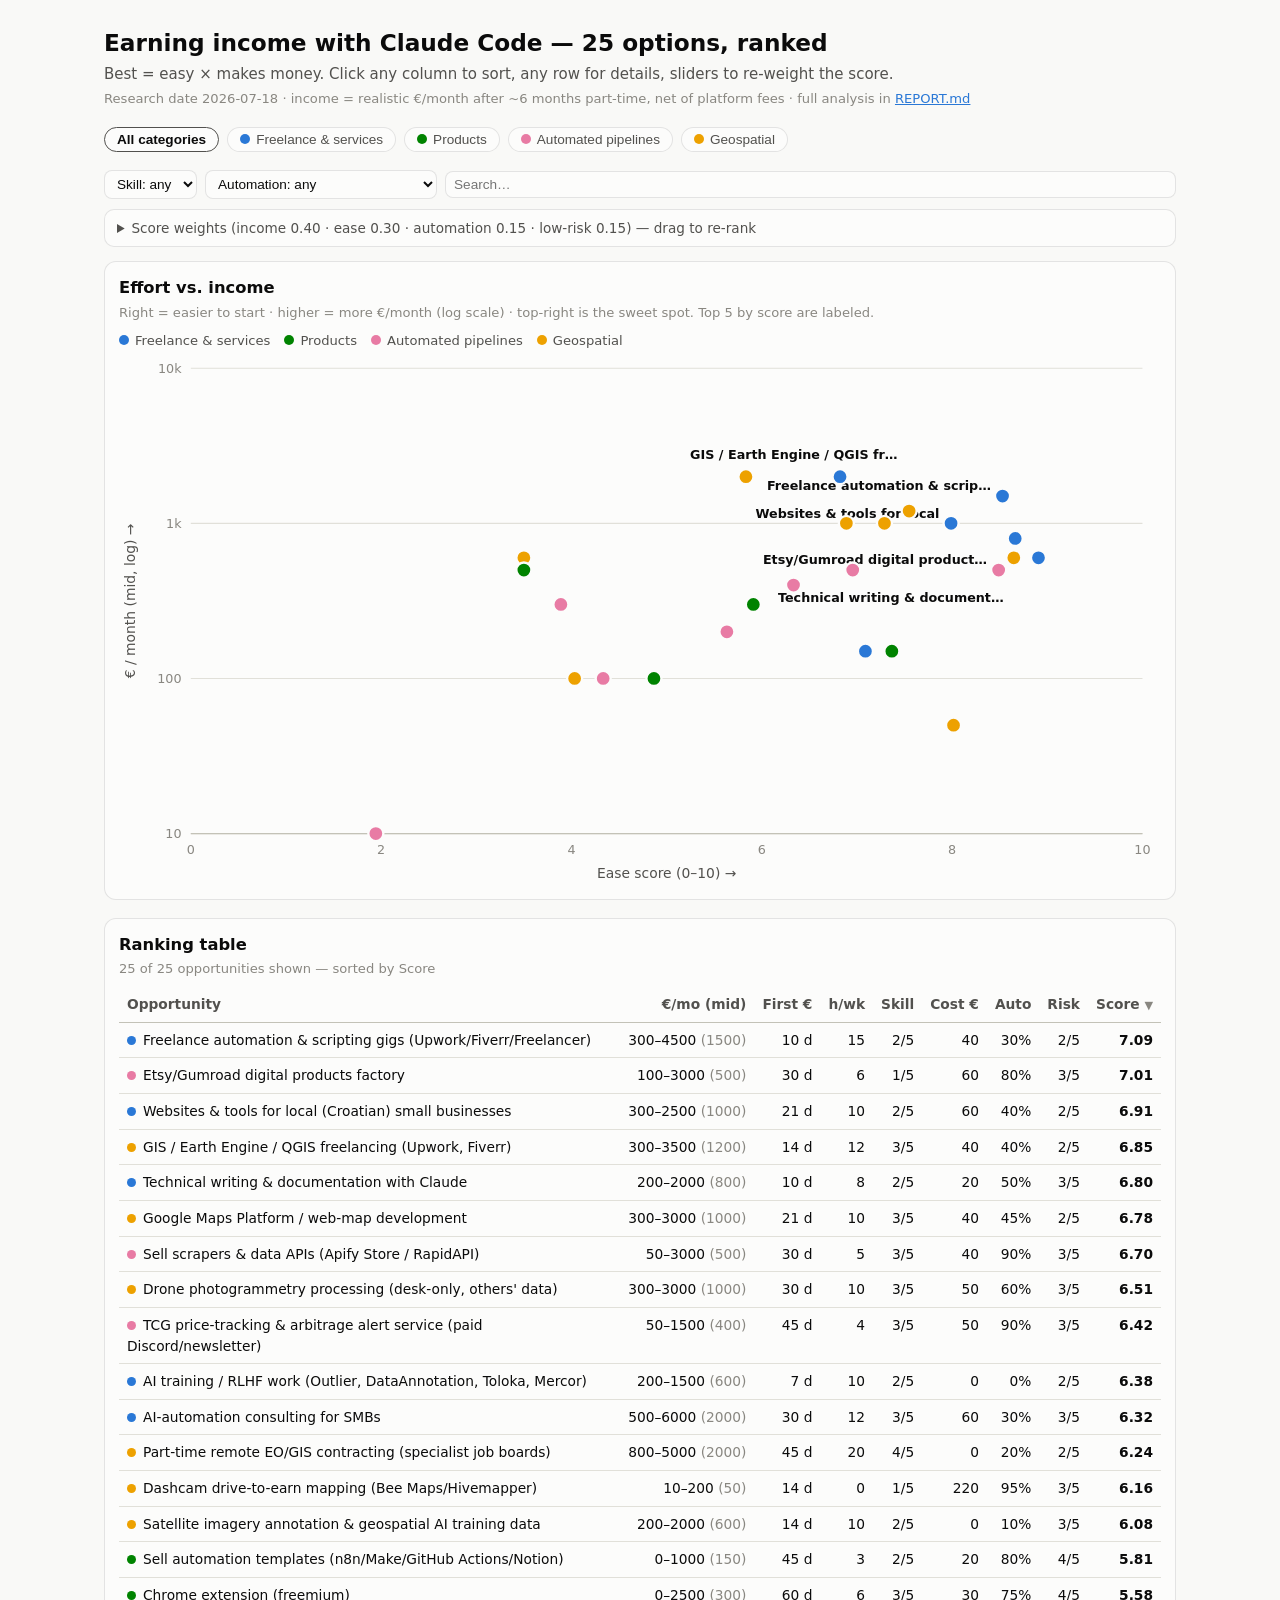
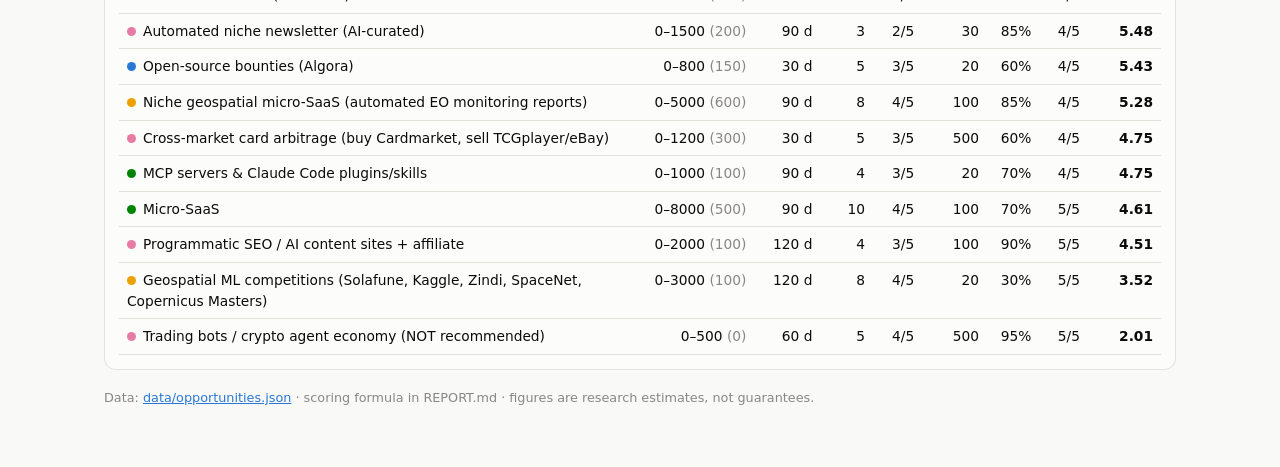
==== site/index.html @ 8d7e016a "Add income-opportunities deep research: report, scored dataset, interactive dashboard 25 ways to ear" ====
<!DOCTYPE html>
<html lang="en">
<head>
<meta charset="utf-8">
<meta name="viewport" content="width=device-width, initial-scale=1">
<title>Claude Code Income Opportunities — Dashboard</title>
<link rel="icon" href="data:image/svg+xml,<svg xmlns='http://www.w3.org/2000/svg' viewBox='0 0 100 100'><text y='.9em' font-size='90'>💶</text></svg>">
<style>
  :root {
    color-scheme: light;
    --page: #f9f9f7; --surface-1: #fcfcfb;
    --text-primary: #0b0b0b; --text-secondary: #52514e; --muted: #898781;
    --grid: #e1e0d9; --baseline: #c3c2b7; --border: rgba(11,11,11,.10);
    --cat-freelance: #2a78d6; --cat-product: #008300;
    --cat-automated: #e87ba4; --cat-geospatial: #eda100;
    --accent: #2a78d6;
  }
  @media (prefers-color-scheme: dark) {
    :root:not([data-theme="light"]) {
      color-scheme: dark;
      --page: #0d0d0d; --surface-1: #1a1a19;
      --text-primary: #ffffff; --text-secondary: #c3c2b7; --muted: #898781;
      --grid: #2c2c2a; --baseline: #383835; --border: rgba(255,255,255,.10);
      --cat-freelance: #3987e5; --cat-product: #008300;
      --cat-automated: #d55181; --cat-geospatial: #c98500;
      --accent: #3987e5;
    }
  }
  :root[data-theme="dark"] {
    color-scheme: dark;
    --page: #0d0d0d; --surface-1: #1a1a19;
    --text-primary: #ffffff; --text-secondary: #c3c2b7; --muted: #898781;
    --grid: #2c2c2a; --baseline: #383835; --border: rgba(255,255,255,.10);
    --cat-freelance: #3987e5; --cat-product: #008300;
    --cat-automated: #d55181; --cat-geospatial: #c98500;
    --accent: #3987e5;
  }
  * { box-sizing: border-box; }
  body {
    margin: 0; background: var(--page); color: var(--text-primary);
    font: 15px/1.5 system-ui, -apple-system, "Segoe UI", sans-serif;
  }
  .wrap { max-width: 1100px; margin: 0 auto; padding: 20px 14px 60px; }
  header h1 { font-size: 1.45rem; margin: 6px 0 2px; }
  header p { color: var(--text-secondary); margin: 0 0 4px; }
  header .small { font-size: .82rem; color: var(--muted); }
  a { color: var(--accent); }

  .controls {
    display: flex; flex-wrap: wrap; gap: 8px; align-items: center;
    margin: 18px 0 10px;
  }
  .chip {
    border: 1px solid var(--border); background: var(--surface-1);
    color: var(--text-secondary); border-radius: 999px; padding: 4px 12px;
    cursor: pointer; font-size: .85rem; display: inline-flex; align-items: center; gap: 6px;
  }
  .chip .dot { width: 10px; height: 10px; border-radius: 50%; display: inline-block; }
  .chip.active { color: var(--text-primary); border-color: var(--text-secondary); font-weight: 600; }
  .controls select, .controls input[type=search] {
    background: var(--surface-1); color: var(--text-primary);
    border: 1px solid var(--border); border-radius: 8px; padding: 5px 8px; font-size: .85rem;
  }
  .controls input[type=search] { min-width: 160px; flex: 1; }

  details.weights {
    background: var(--surface-1); border: 1px solid var(--border);
    border-radius: 10px; padding: 8px 12px; margin: 0 0 14px; font-size: .85rem;
  }
  details.weights summary { cursor: pointer; color: var(--text-secondary); }
  .wrow { display: flex; align-items: center; gap: 8px; margin: 6px 0; flex-wrap: wrap; }
  .wrow label { width: 130px; color: var(--text-secondary); }
  .wrow output { width: 40px; text-align: right; font-variant-numeric: tabular-nums; }
  .wrow input[type=range] { flex: 1; min-width: 120px; accent-color: var(--accent); }

  .card {
    background: var(--surface-1); border: 1px solid var(--border);
    border-radius: 12px; padding: 14px; margin-bottom: 18px;
  }
  .card h2 { font-size: 1.02rem; margin: 0 0 2px; }
  .card .sub { font-size: .82rem; color: var(--muted); margin: 0 0 8px; }
  .legend { display: flex; flex-wrap: wrap; gap: 14px; font-size: .82rem; color: var(--text-secondary); margin: 6px 0 2px; }
  .legend span { display: inline-flex; align-items: center; gap: 6px; }
  .legend .dot { width: 10px; height: 10px; border-radius: 50%; }

  #scatterbox { position: relative; }
  #scatter { width: 100%; height: auto; display: block; }
  #tooltip {
    position: absolute; pointer-events: none; display: none; z-index: 5;
    background: var(--surface-1); color: var(--text-primary);
    border: 1px solid var(--border); border-radius: 8px;
    box-shadow: 0 4px 14px rgba(0,0,0,.18);
    padding: 8px 10px; font-size: .8rem; max-width: 260px;
  }
  #tooltip .t-name { font-weight: 600; }
  #tooltip .t-meta { color: var(--text-secondary); }

  .tablebox { overflow-x: auto; }
  table { border-collapse: collapse; width: 100%; font-size: .86rem; min-width: 860px; }
  th, td { text-align: left; padding: 7px 8px; border-bottom: 1px solid var(--grid); vertical-align: top; }
  th {
    cursor: pointer; user-select: none; white-space: nowrap;
    color: var(--text-secondary); font-weight: 600; border-bottom: 1px solid var(--baseline);
    position: sticky; top: 0; background: var(--surface-1);
  }
  th .arr { font-size: .7rem; color: var(--muted); }
  td.num, th.num { text-align: right; font-variant-numeric: tabular-nums; white-space: nowrap; }
  tr.datarow { cursor: pointer; }
  tr.datarow:hover td { background: rgba(128,128,128,.07); }
  .catmark { display: inline-block; width: 9px; height: 9px; border-radius: 50%; margin-right: 7px; }
  .score { font-weight: 700; }
  tr.detail td {
    background: rgba(128,128,128,.05); font-size: .84rem; color: var(--text-secondary);
    padding: 12px 14px;
  }
  tr.detail .cols { display: grid; grid-template-columns: 1fr 1fr; gap: 10px 24px; }
  @media (max-width: 700px) { tr.detail .cols { grid-template-columns: 1fr; } }
  tr.detail h4 { margin: 0 0 4px; color: var(--text-primary); font-size: .84rem; }
  tr.detail ol { margin: 0 0 8px 18px; padding: 0; }
  tr.detail p { margin: 0 0 8px; }
  .risknote { color: var(--muted); font-size: .78rem; }
  footer { color: var(--muted); font-size: .8rem; margin-top: 8px; }
</style>
</head>
<body>
<div class="wrap">
  <header>
    <h1>Earning income with Claude Code — 25 options, ranked</h1>
    <p>Best = easy × makes money. Click any column to sort, any row for details, sliders to re-weight the score.</p>
    <p class="small">Research date 2026-07-18 · income = realistic €/month after ~6 months part-time, net of platform fees · full analysis in <a href="../REPORT.md">REPORT.md</a></p>
  </header>

  <div class="controls" id="catchips"></div>
  <div class="controls">
    <select id="maxskill">
      <option value="5">Skill: any</option>
      <option value="1">Skill ≤ 1</option>
      <option value="2">Skill ≤ 2</option>
      <option value="3">Skill ≤ 3</option>
      <option value="4">Skill ≤ 4</option>
    </select>
    <select id="minauto">
      <option value="0">Automation: any</option>
      <option value="50">Automation ≥ 50%</option>
      <option value="80">Automation ≥ 80% (set &amp; forget)</option>
      <option value="90">Automation ≥ 90%</option>
    </select>
    <input type="search" id="search" placeholder="Search…" aria-label="Search opportunities">
  </div>

  <details class="weights">
    <summary>Score weights (income 0.40 · ease 0.30 · automation 0.15 · low-risk 0.15) — drag to re-rank</summary>
    <div class="wrow"><label for="w-income">Income</label><input type="range" id="w-income" min="0" max="100" value="40"><output id="o-income">0.40</output></div>
    <div class="wrow"><label for="w-ease">Ease</label><input type="range" id="w-ease" min="0" max="100" value="30"><output id="o-ease">0.30</output></div>
    <div class="wrow"><label for="w-auto">Automation</label><input type="range" id="w-auto" min="0" max="100" value="15"><output id="o-auto">0.15</output></div>
    <div class="wrow"><label for="w-risk">Low risk</label><input type="range" id="w-risk" min="0" max="100" value="15"><output id="o-risk">0.15</output></div>
  </details>

  <div class="card">
    <h2>Effort vs. income</h2>
    <p class="sub">Right = easier to start · higher = more €/month (log scale) · top-right is the sweet spot. Top 5 by score are labeled.</p>
    <div class="legend" id="legend"></div>
    <div id="scatterbox">
      <svg id="scatter" viewBox="0 0 900 460" role="img" aria-label="Scatter plot of ease score versus monthly income for each opportunity"></svg>
      <div id="tooltip"></div>
    </div>
  </div>

  <div class="card">
    <h2>Ranking table</h2>
    <p class="sub" id="count"></p>
    <div class="tablebox">
      <table id="tbl">
        <thead><tr id="headrow"></tr></thead>
        <tbody id="tbody"></tbody>
      </table>
    </div>
  </div>

  <footer>Data: <a href="../data/opportunities.json">data/opportunities.json</a> · scoring formula in REPORT.md · figures are research estimates, not guarantees.</footer>
</div>

<script>
"use strict";
const CATS = ["freelance", "product", "automated", "geospatial"];
const CATLABEL = { freelance: "Freelance & services", product: "Products", automated: "Automated pipelines", geospatial: "Geospatial" };
const catColor = c => getComputedStyle(document.documentElement).getPropertyValue("--cat-" + c).trim();

const clamp = (x, lo = 0, hi = 10) => Math.max(lo, Math.min(hi, x));
function subscores(o) {
  const income = clamp(10 * Math.log10(Math.max(o.income_mid, 1)) / Math.log10(20000));
  const ease = ((5 - o.skill) / 4 * 10
    + clamp(10 - o.time_to_first_eur_days / 90 * 10)
    + clamp(10 - o.upfront_cost_eur / 500 * 10)) / 3;
  return { income, ease, automation: o.automation_pct / 10, lowrisk: (5 - o.risk) / 4 * 10 };
}
function totalScore(o, w) {
  const s = subscores(o);
  const sum = w.income + w.ease + w.auto + w.risk || 1;
  return (w.income * s.income + w.ease * s.ease + w.auto * s.automation + w.risk * s.lowrisk) / sum;
}

const state = {
  data: [], cat: "all", maxskill: 5, minauto: 0, q: "",
  sortKey: "total", sortDir: -1, open: null,
  w: { income: 40, ease: 30, auto: 15, risk: 15 },
};

const COLS = [
  { key: "name", label: "Opportunity", num: false },
  { key: "income_mid", label: "€/mo (mid)", num: true },
  { key: "time_to_first_eur_days", label: "First €", num: true },
  { key: "hours_per_week", label: "h/wk", num: true },
  { key: "skill", label: "Skill", num: true },
  { key: "upfront_cost_eur", label: "Cost €", num: true },
  { key: "automation_pct", label: "Auto", num: true },
  { key: "risk", label: "Risk", num: true },
  { key: "total", label: "Score", num: true },
];

function filtered() {
  const q = state.q.toLowerCase();
  return state.data
    .filter(o => (state.cat === "all" || o.category === state.cat)
      && o.skill <= state.maxskill
      && o.automation_pct >= state.minauto
      && (!q || (o.name + " " + o.description).toLowerCase().includes(q)))
    .map(o => ({ ...o, total: totalScore(o, state.w) }))
    .sort((a, b) => {
      const k = state.sortKey;
      const av = a[k], bv = b[k];
      const cmp = typeof av === "string" ? av.localeCompare(bv) : av - bv;
      return cmp * state.sortDir || b.total - a.total;
    });
}

function renderChips() {
  const el = document.getElementById("catchips");
  el.innerHTML = "";
  const mk = (val, label, color) => {
    const b = document.createElement("button");
    b.className = "chip" + (state.cat === val ? " active" : "");
    if (color) b.innerHTML = `<span class="dot" style="background:${color}"></span>`;
    b.appendChild(document.createTextNode(label));
    b.onclick = () => { state.cat = val; render(); };
    el.appendChild(b);
  };
  mk("all", "All categories", null);
  CATS.forEach(c => mk(c, CATLABEL[c], catColor(c)));
}

function renderLegend() {
  document.getElementById("legend").innerHTML = CATS.map(c =>
    `<span><span class="dot" style="background:${catColor(c)}"></span>${CATLABEL[c]}</span>`).join("");
}

function fmtIncome(o) { return `${o.income_low}–${o.income_high} <span style="color:var(--muted)">(${o.income_mid})</span>`; }

function renderTable(rows) {
  const head = document.getElementById("headrow");
  head.innerHTML = "";
  COLS.forEach(c => {
    const th = document.createElement("th");
    if (c.num) th.className = "num";
    th.innerHTML = c.label + (state.sortKey === c.key ? ` <span class="arr">${state.sortDir < 0 ? "▼" : "▲"}</span>` : "");
    th.onclick = () => {
      if (state.sortKey === c.key) state.sortDir *= -1;
      else { state.sortKey = c.key; state.sortDir = c.key === "name" ? 1 : -1; }
      render();
    };
    head.appendChild(th);
  });

  const tb = document.getElementById("tbody");
  tb.innerHTML = "";
  rows.forEach(o => {
    const tr = document.createElement("tr");
    tr.className = "datarow";
    tr.innerHTML =
      `<td><span class="catmark" style="background:${catColor(o.category)}"></span>${o.name}</td>` +
      `<td class="num">${fmtIncome(o)}</td>` +
      `<td class="num">${o.time_to_first_eur_days} d</td>` +
      `<td class="num">${o.hours_per_week}</td>` +
      `<td class="num">${o.skill}/5</td>` +
      `<td class="num">${o.upfront_cost_eur}</td>` +
      `<td class="num">${o.automation_pct}%</td>` +
      `<td class="num">${o.risk}/5</td>` +
      `<td class="num score">${o.total.toFixed(2)}</td>`;
    tr.onclick = () => { state.open = state.open === o.id ? null : o.id; render(); };
    tb.appendChild(tr);
    if (state.open === o.id) {
      const dr = document.createElement("tr");
      dr.className = "detail";
      const steps = o.first_steps.map(s => `<li>${s}</li>`).join("");
      const links = o.links.map(u => `<a href="${u}" target="_blank" rel="noopener">${new URL(u).hostname.replace("www.", "")}</a>`).join(" · ");
      dr.innerHTML = `<td colspan="${COLS.length}"><div class="cols">
        <div><h4>What & why</h4><p>${o.description}</p><p class="risknote">Croatia: ${o.croatia_notes}</p></div>
        <div><h4>First 3 steps</h4><ol>${steps}</ol><h4>Sources</h4><p>${links}</p></div>
      </div></td>`;
      tb.appendChild(dr);
    }
  });
  document.getElementById("count").textContent =
    `${rows.length} of ${state.data.length} opportunities shown — sorted by ${COLS.find(c => c.key === state.sortKey).label}`;
}

function renderScatter(rows) {
  const svg = document.getElementById("scatter");
  const W = 900, H = 460, L = 62, R = 16, T = 14, B = 44;
  const x = v => L + (v / 10) * (W - L - R);
  const yMin = Math.log10(10), yMax = Math.log10(10000);
  const y = eur => {
    const lv = Math.log10(Math.max(eur, 10));
    return T + (1 - (lv - yMin) / (yMax - yMin)) * (H - T - B);
  };
  let g = "";
  [10, 100, 1000, 10000].forEach(v => {
    g += `<line x1="${L}" y1="${y(v)}" x2="${W - R}" y2="${y(v)}" stroke="var(--grid)" stroke-width="1"/>` +
      `<text x="${L - 8}" y="${y(v) + 4}" text-anchor="end" font-size="11" fill="var(--muted)">${v >= 1000 ? (v / 1000) + "k" : v}</text>`;
  });
  [0, 2, 4, 6, 8, 10].forEach(v => {
    g += `<text x="${x(v)}" y="${H - B + 18}" text-anchor="middle" font-size="11" fill="var(--muted)">${v}</text>`;
  });
  g += `<line x1="${L}" y1="${H - B}" x2="${W - R}" y2="${H - B}" stroke="var(--baseline)" stroke-width="1"/>`;
  g += `<text x="${(L + W - R) / 2}" y="${H - 6}" text-anchor="middle" font-size="12" fill="var(--text-secondary)">Ease score (0–10) →</text>`;
  g += `<text x="14" y="${(T + H - B) / 2}" text-anchor="middle" font-size="12" fill="var(--text-secondary)" transform="rotate(-90 14 ${(T + H - B) / 2})">€ / month (mid, log) →</text>`;

  const top5 = [...rows].sort((a, b) => b.total - a.total).slice(0, 5).map(o => o.id);
  const placedLabels = [];
  rows.forEach(o => {
    const s = subscores(o);
    const cx = x(s.ease), cy = y(o.income_mid);
    g += `<g class="pt" data-id="${o.id}">` +
      `<circle cx="${cx}" cy="${cy}" r="14" fill="transparent"/>` +
      `<circle cx="${cx}" cy="${cy}" r="6.5" fill="${catColor(o.category)}" stroke="var(--surface-1)" stroke-width="2"/>`;
    if (top5.includes(o.id)) {
      let short = o.name.split(" (")[0];
      if (short.length > 30) short = short.slice(0, 28) + "…";
      const wpx = short.length * 6.4 + 4;
      const anchor = cx > W - (wpx + 30) ? "end" : "start";
      const lx = anchor === "end" ? cx - 10 - wpx : cx + 10;
      // greedy vertical de-overlap against already-placed label boxes
      let ly = cy - 9;
      for (const dy of [0, 24, -22, 42, -40, 60]) {
        const cand = cy - 9 + dy;
        const clash = placedLabels.some(b =>
          lx < b.x + b.w && lx + wpx > b.x && Math.abs(cand - b.y) < 15);
        if (!clash) { ly = cand; break; }
      }
      placedLabels.push({ x: lx, y: ly, w: wpx });
      g += `<text x="${anchor === "end" ? cx - 10 : cx + 10}" y="${ly + 4}" text-anchor="${anchor}" font-size="11" font-weight="600" fill="var(--text-primary)" stroke="var(--surface-1)" stroke-width="3" paint-order="stroke">${short}</text>`;
    }
    g += `</g>`;
  });
  svg.innerHTML = g;

  const tip = document.getElementById("tooltip");
  const byId = Object.fromEntries(rows.map(o => [o.id, o]));
  svg.querySelectorAll("g.pt").forEach(el => {
    el.addEventListener("pointerenter", () => {
      const o = byId[el.dataset.id];
      tip.innerHTML = `<div class="t-name">${o.name}</div>` +
        `<div class="t-meta">${CATLABEL[o.category]} · score ${o.total.toFixed(2)}</div>` +
        `<div>€${o.income_low}–${o.income_high}/mo · first € in ${o.time_to_first_eur_days} d</div>` +
        `<div class="t-meta">skill ${o.skill}/5 · ${o.automation_pct}% automated · risk ${o.risk}/5</div>`;
      tip.style.display = "block";
    });
    el.addEventListener("pointermove", ev => {
      const box = document.getElementById("scatterbox").getBoundingClientRect();
      let px = ev.clientX - box.left + 14, py = ev.clientY - box.top + 12;
      if (px + 270 > box.width) px -= 290;
      tip.style.left = px + "px"; tip.style.top = py + "px";
    });
    el.addEventListener("pointerleave", () => { tip.style.display = "none"; });
  });
}

function render() {
  const rows = filtered();
  renderChips();
  renderLegend();
  renderScatter(rows);
  renderTable(rows);
}

["income", "ease", "auto", "risk"].forEach(k => {
  const inp = document.getElementById("w-" + k);
  inp.addEventListener("input", () => {
    state.w[k] = +inp.value;
    const sum = state.w.income + state.w.ease + state.w.auto + state.w.risk || 1;
    for (const kk of ["income", "ease", "auto", "risk"])
      document.getElementById("o-" + kk).textContent = (state.w[kk] / sum).toFixed(2);
    render();
  });
});
document.getElementById("maxskill").addEventListener("change", e => { state.maxskill = +e.target.value; render(); });
document.getElementById("minauto").addEventListener("change", e => { state.minauto = +e.target.value; render(); });
document.getElementById("search").addEventListener("input", e => { state.q = e.target.value; render(); });
window.matchMedia("(prefers-color-scheme: dark)").addEventListener("change", render);

fetch("../data/opportunities.json")
  .then(r => r.json())
  .then(d => { state.data = d.opportunities; render(); })
  .catch(() => {
    document.getElementById("count").textContent =
      "Could not load data/opportunities.json — serve the repo root (python -m http.server) and open /site/, don't open the file directly.";
  });
</script>
</body>
</html>
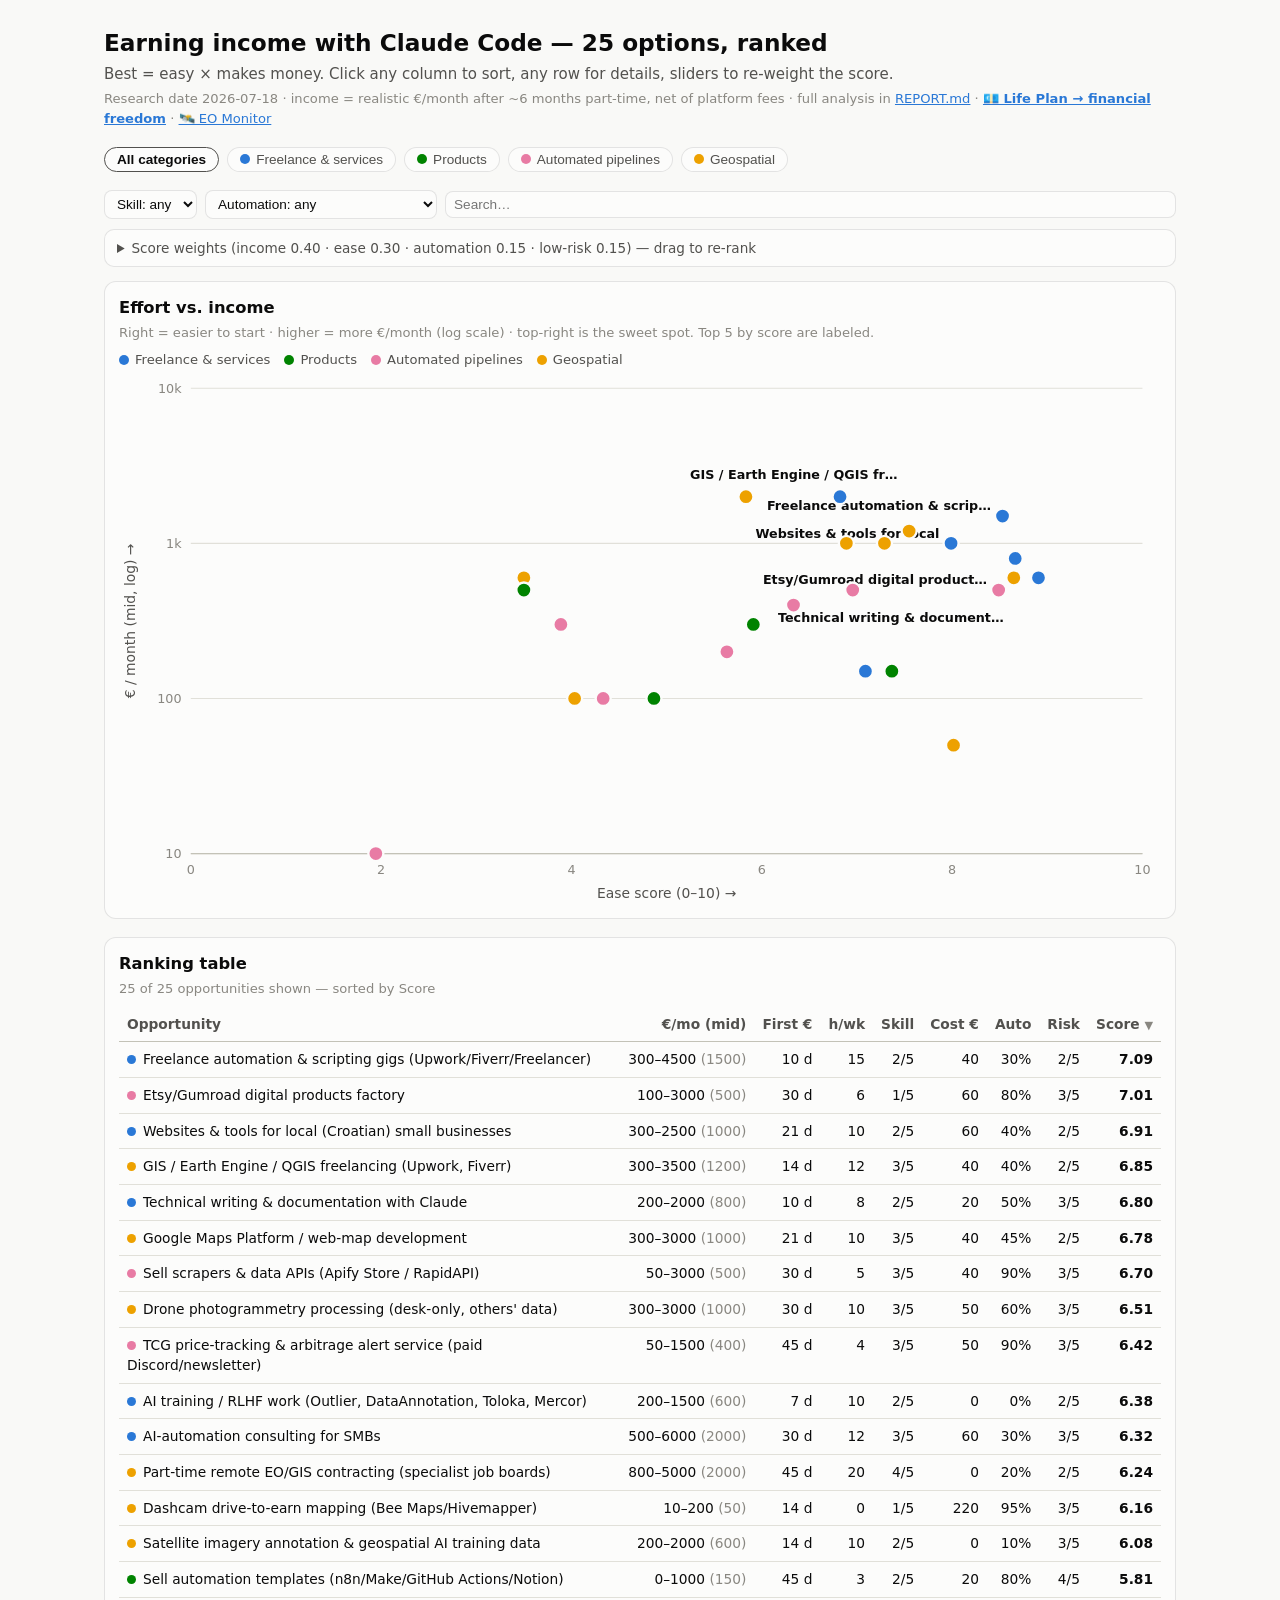
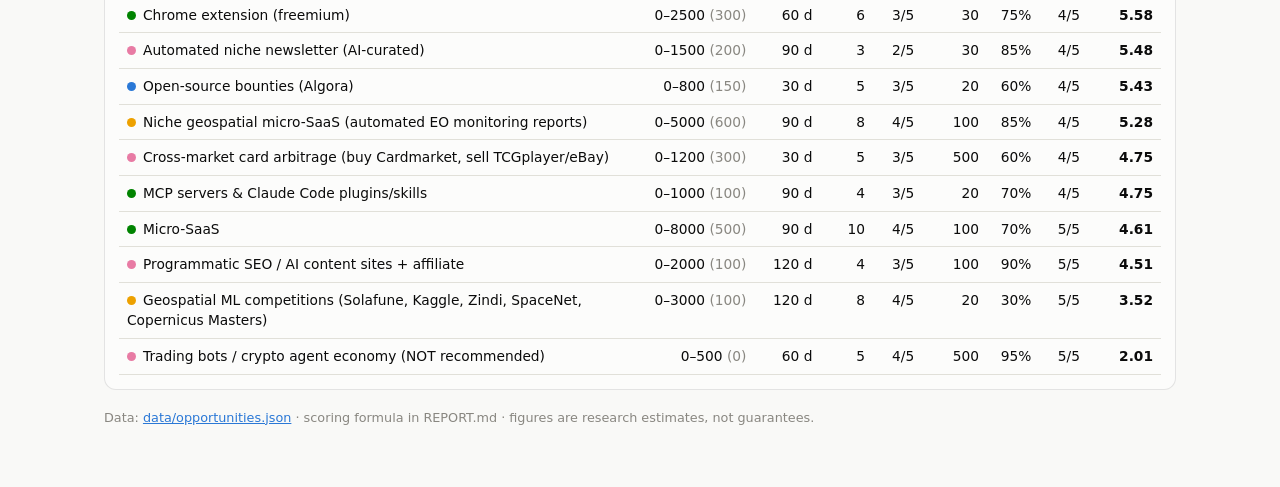
==== commit cb7ae068: "Add Life & Work Plan: Monte Carlo path to financial freedom 10,000-path x 25-year monthly simulation" ====
--- a/site/index.html
+++ b/site/index.html
@@ -127,7 +127,7 @@
   <header>
     <h1>Earning income with Claude Code — 25 options, ranked</h1>
     <p>Best = easy × makes money. Click any column to sort, any row for details, sliders to re-weight the score.</p>
-    <p class="small">Research date 2026-07-18 · income = realistic €/month after ~6 months part-time, net of platform fees · full analysis in <a href="../REPORT.md">REPORT.md</a></p>
+    <p class="small">Research date 2026-07-18 · income = realistic €/month after ~6 months part-time, net of platform fees · full analysis in <a href="../REPORT.md">REPORT.md</a> · <a href="lifeplan.html"><b>💶 Life Plan → financial freedom</b></a> · <a href="../eo-monitor/site/index.html">🛰️ EO Monitor</a></p>
   </header>
 
   <div class="controls" id="catchips"></div>
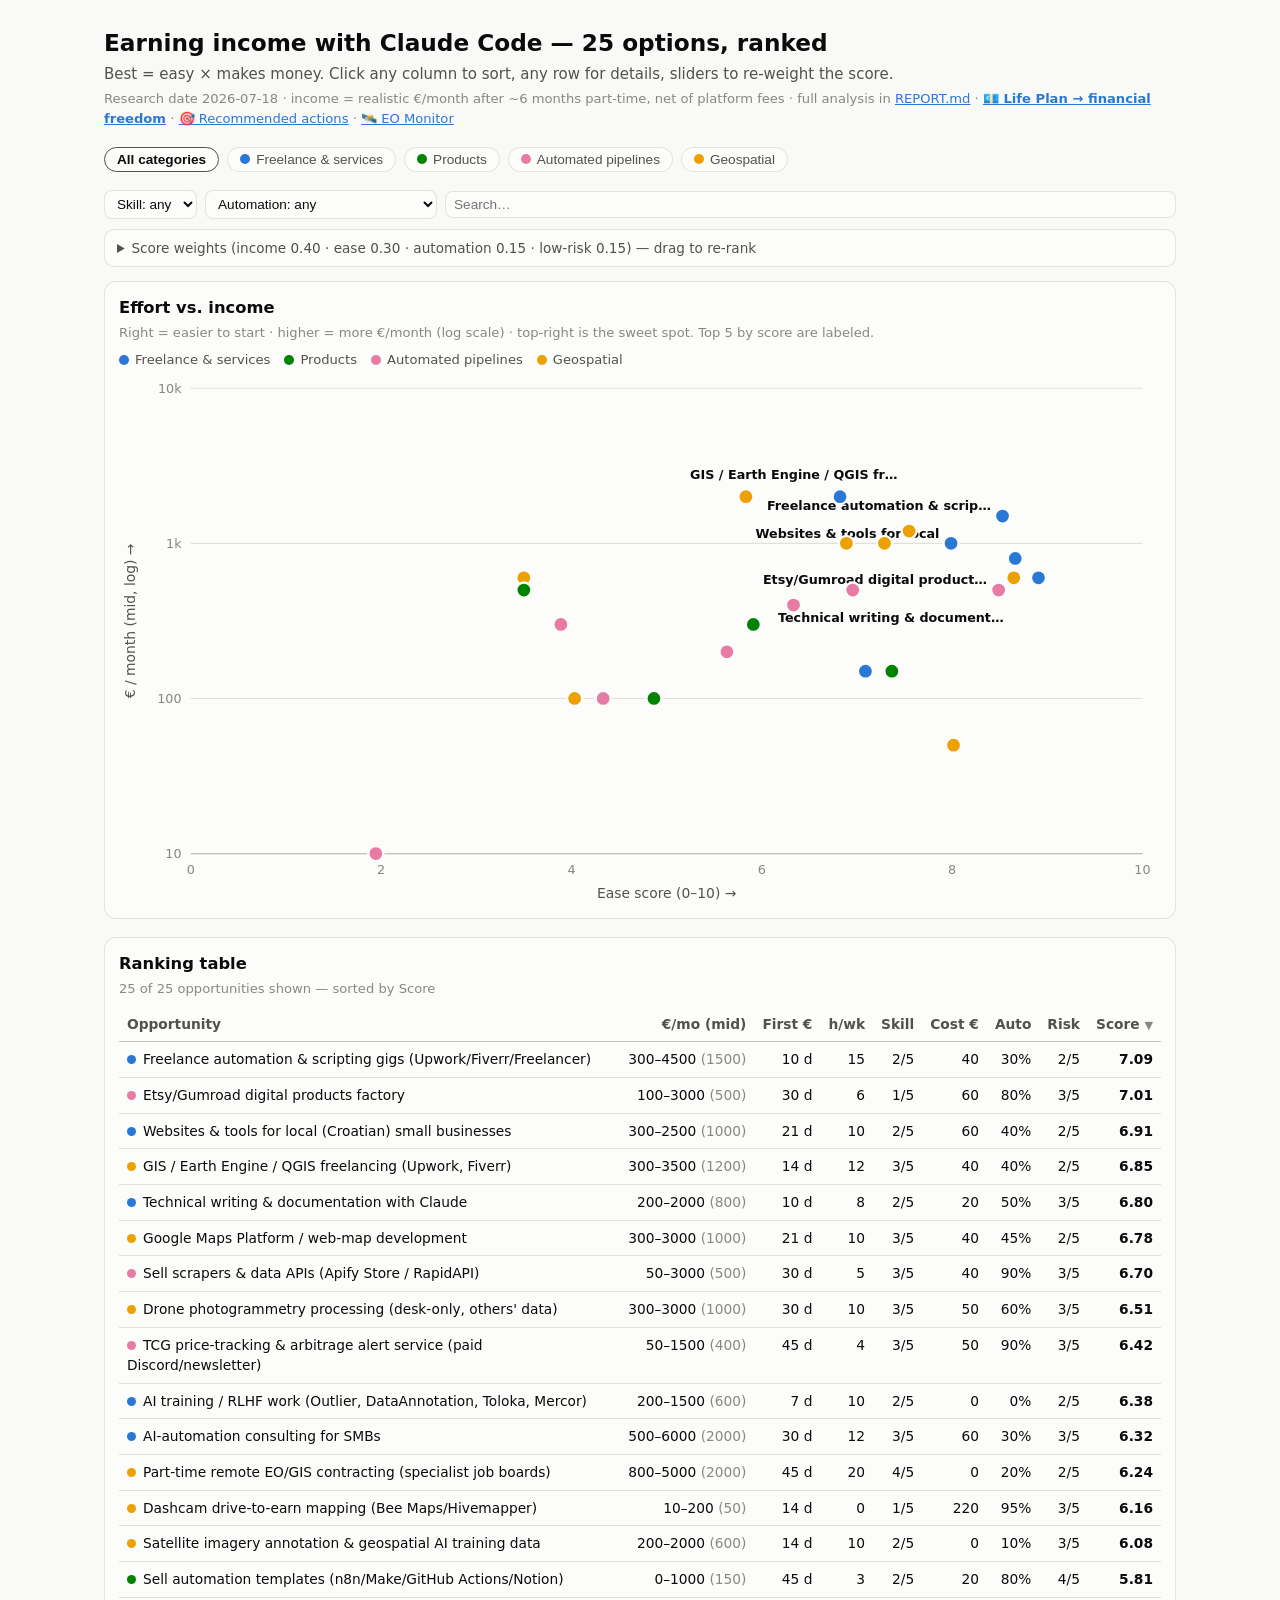
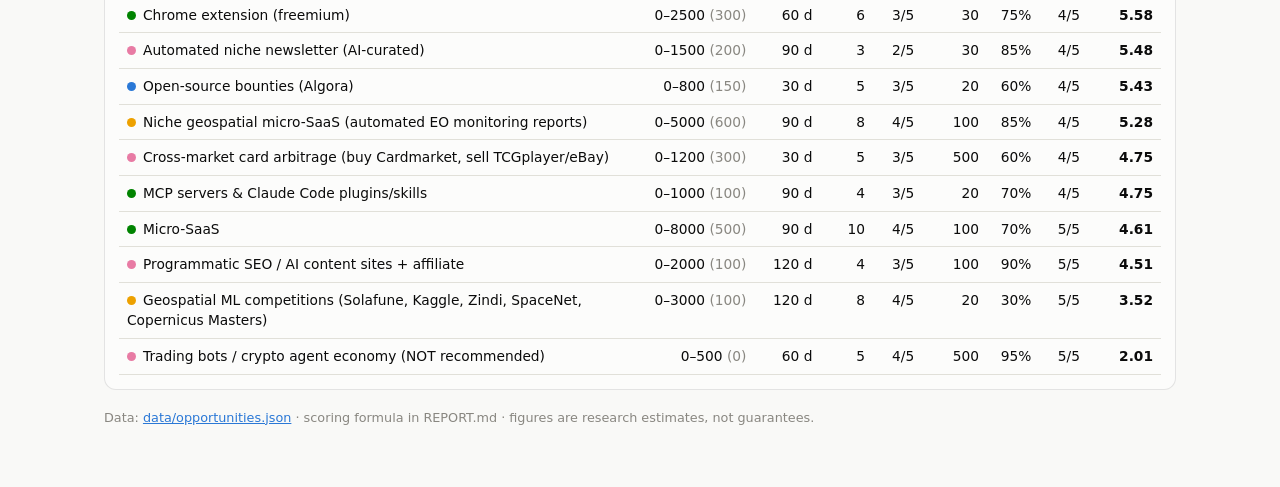
==== commit 230db23a: "Add study findings & recommended actions — path to €4,000/mo passive Study Findings & Recommended Ac" ====
--- a/site/index.html
+++ b/site/index.html
@@ -127,7 +127,7 @@
   <header>
     <h1>Earning income with Claude Code — 25 options, ranked</h1>
     <p>Best = easy × makes money. Click any column to sort, any row for details, sliders to re-weight the score.</p>
-    <p class="small">Research date 2026-07-18 · income = realistic €/month after ~6 months part-time, net of platform fees · full analysis in <a href="../REPORT.md">REPORT.md</a> · <a href="lifeplan.html"><b>💶 Life Plan → financial freedom</b></a> · <a href="../eo-monitor/site/index.html">🛰️ EO Monitor</a></p>
+    <p class="small">Research date 2026-07-18 · income = realistic €/month after ~6 months part-time, net of platform fees · full analysis in <a href="../REPORT.md">REPORT.md</a> · <a href="lifeplan.html"><b>💶 Life Plan → financial freedom</b></a> · <a href="actions.html">🎯 Recommended actions</a> · <a href="../eo-monitor/site/index.html">🛰️ EO Monitor</a></p>
   </header>
 
   <div class="controls" id="catchips"></div>
